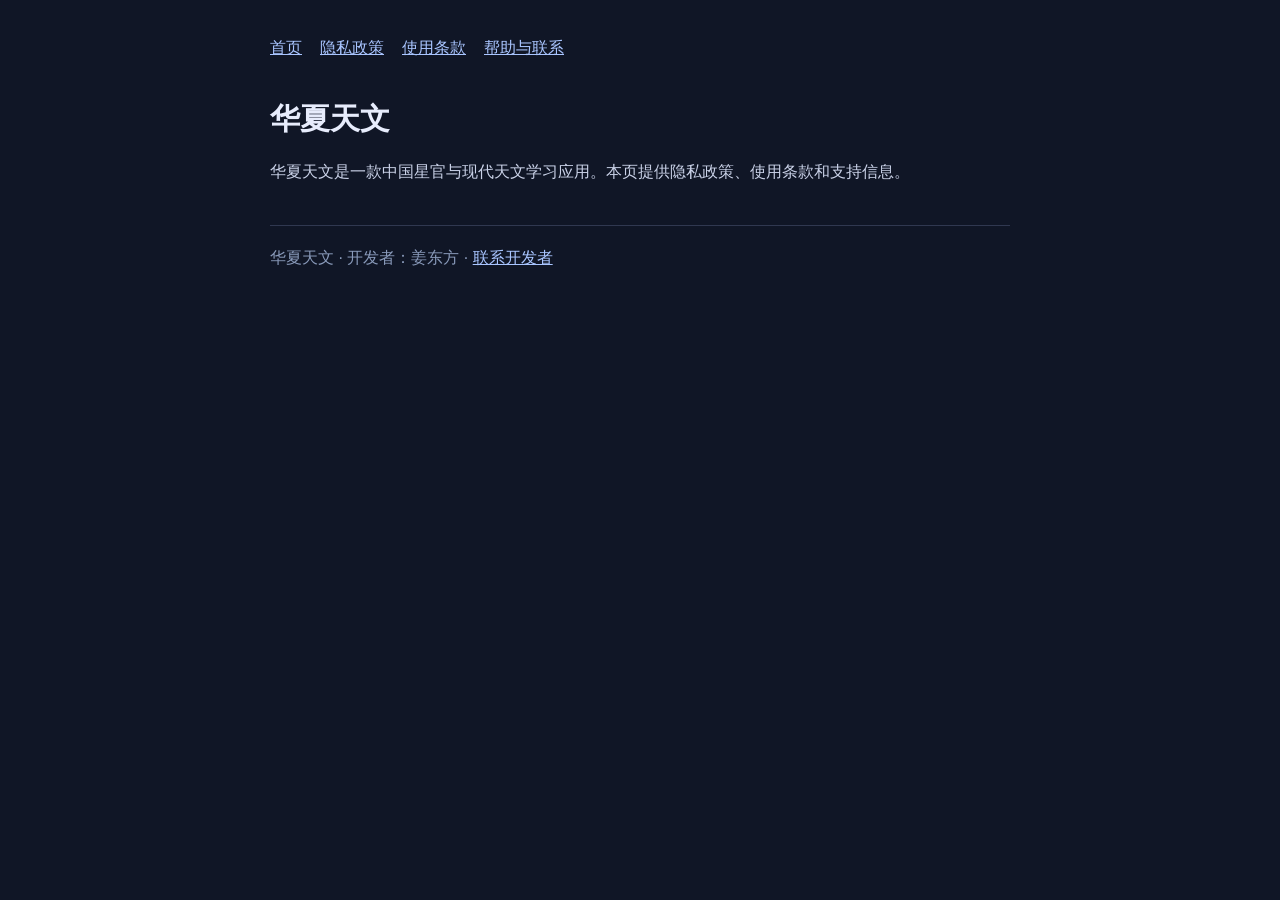
==== index.html @ 9bc517d9 "Add public privacy, support, and terms pages" ====
<!DOCTYPE html>
<html lang="zh-CN"><head><meta charset="utf-8"><meta name="viewport" content="width=device-width,initial-scale=1"><title>华夏天文｜华夏天文</title><style>:root{color-scheme:dark}body{margin:0;background:#101626;color:#e7ecfc;font:16px/1.8 -apple-system,BlinkMacSystemFont,"PingFang SC","Microsoft Yahei",sans-serif}main{max-width:740px;margin:auto;padding:34px 24px 68px}nav{display:flex;gap:18px;flex-wrap:wrap}a{color:#a9c5ff}h1{font-size:30px;line-height:1.3;margin:36px 0 20px}h2{font-size:17px;margin:28px 0 7px}p{color:#cad2e8;margin:3px 0 12px}small{color:#8f9ebf}footer{border-top:1px solid #303850;padding-top:18px;margin-top:38px;color:#899aba}</style></head><body><main><nav><a href="index.html">首页</a><a href="privacy.html">隐私政策</a><a href="terms.html">使用条款</a><a href="support.html">帮助与联系</a></nav><h1>华夏天文</h1><p>华夏天文是一款中国星官与现代天文学习应用。本页提供隐私政策、使用条款和支持信息。</p><footer>华夏天文 · 开发者：姜东方 · <a href="mailto:mingwentaiii@gmail.com">联系开发者</a></footer></main></body></html>
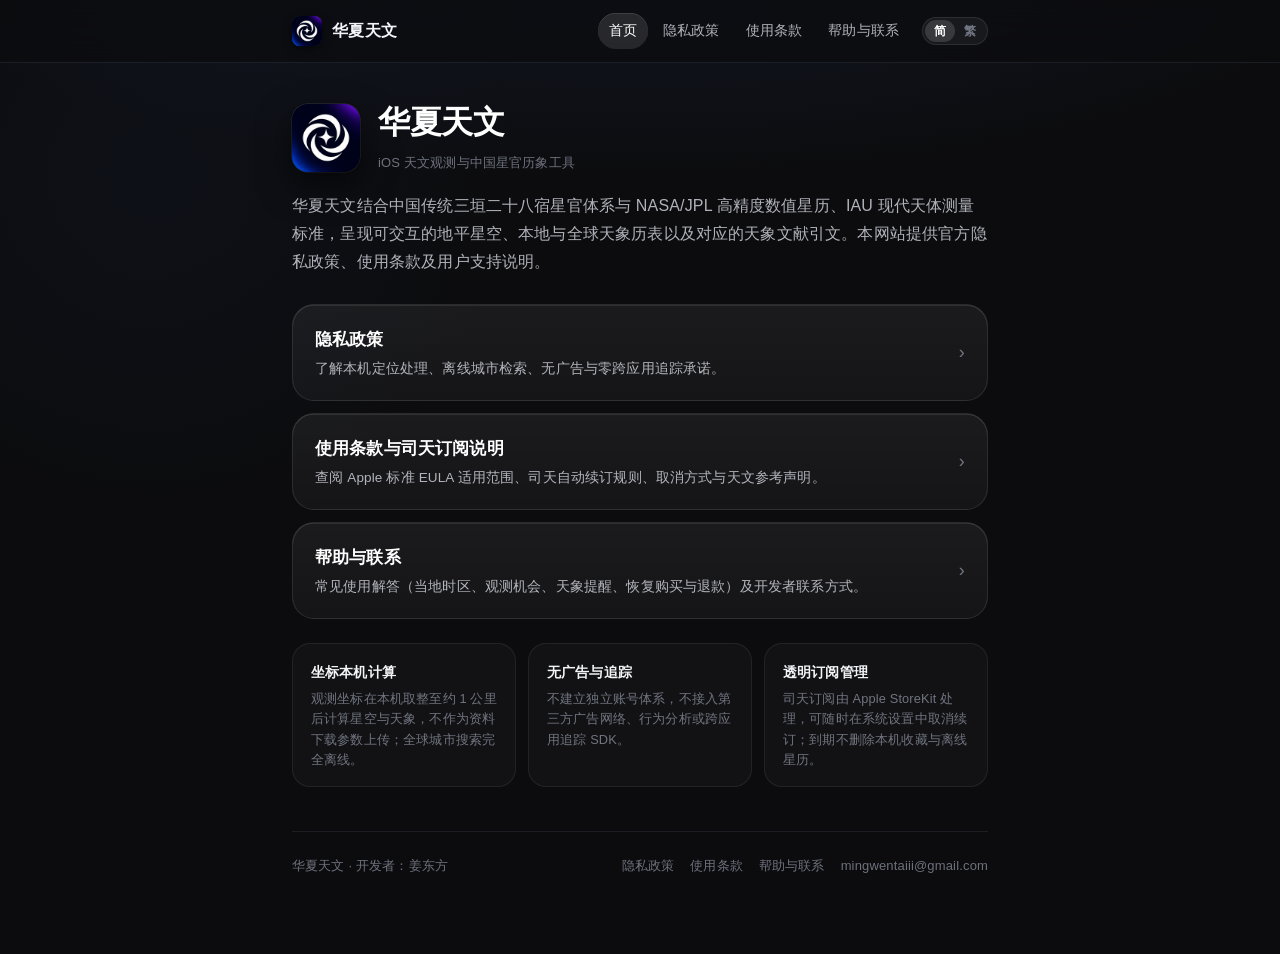
==== commit 0d610e69: "Upgrade official legal and support pages with Liquid Glass UI, bilingual toggle, and App Store 3.1.2" ====
--- a/index.html
+++ b/index.html
@@ -1,2 +1,101 @@
 <!DOCTYPE html>
-<html lang="zh-CN"><head><meta charset="utf-8"><meta name="viewport" content="width=device-width,initial-scale=1"><title>华夏天文｜华夏天文</title><style>:root{color-scheme:dark}body{margin:0;background:#101626;color:#e7ecfc;font:16px/1.8 -apple-system,BlinkMacSystemFont,"PingFang SC","Microsoft Yahei",sans-serif}main{max-width:740px;margin:auto;padding:34px 24px 68px}nav{display:flex;gap:18px;flex-wrap:wrap}a{color:#a9c5ff}h1{font-size:30px;line-height:1.3;margin:36px 0 20px}h2{font-size:17px;margin:28px 0 7px}p{color:#cad2e8;margin:3px 0 12px}small{color:#8f9ebf}footer{border-top:1px solid #303850;padding-top:18px;margin-top:38px;color:#899aba}</style></head><body><main><nav><a href="index.html">首页</a><a href="privacy.html">隐私政策</a><a href="terms.html">使用条款</a><a href="support.html">帮助与联系</a></nav><h1>华夏天文</h1><p>华夏天文是一款中国星官与现代天文学习应用。本页提供隐私政策、使用条款和支持信息。</p><footer>华夏天文 · 开发者：姜东方 · <a href="mailto:mingwentaiii@gmail.com">联系开发者</a></footer></main></body></html>
+<html lang="zh-CN">
+<head>
+  <meta charset="utf-8">
+  <meta name="viewport" content="width=device-width, initial-scale=1">
+  <title>华夏天文｜官方支持与法律声明</title>
+  <meta name="huaxia-title-hans" content="华夏天文｜官方支持与法律声明">
+  <meta name="huaxia-title-hant" content="華夏天文｜官方支援與法律聲明">
+  <meta name="description" content="华夏天文（Huaxia Astronomy）官方隐私政策、使用条款、司天订阅规则及用户支持信息。结合中国传统星官体系与现代高精度天文星历的观天与天象应用。">
+  <link rel="icon" type="image/png" href="assets/favicon-64.png">
+  <link rel="apple-touch-icon" href="assets/icon-180.png">
+  <link rel="stylesheet" href="style.css">
+  <script src="site.js" defer></script>
+</head>
+<body>
+  <header class="site-header">
+    <div class="header-inner">
+      <a id="nav-brand" class="brand-link" href="index.html">
+        <img class="brand-icon" src="assets/icon-180.png" width="30" height="30" alt="华夏天文">
+        <span data-hant="華夏天文">华夏天文</span>
+      </a>
+      <div class="header-controls">
+        <nav class="site-nav" aria-label="主导航">
+          <a id="nav-home" href="index.html" aria-current="page" data-hant="首頁">首页</a>
+          <a id="nav-privacy" href="privacy.html" data-hant="隱私政策">隐私政策</a>
+          <a id="nav-terms" href="terms.html" data-hant="使用條款">使用条款</a>
+          <a id="nav-support" href="support.html" data-hant="幫助與聯繫">帮助与联系</a>
+        </nav>
+        <div class="lang-switch" role="group" aria-label="语言切换">
+          <button id="lang-hans" type="button" class="lang-btn" data-set-lang="zh-Hans" aria-pressed="true">简</button>
+          <button id="lang-hant" type="button" class="lang-btn" data-set-lang="zh-Hant" aria-pressed="false">繁</button>
+        </div>
+      </div>
+    </div>
+  </header>
+
+  <main class="page-main">
+    <section class="page-hero">
+      <div class="hero-brand-lockup">
+        <img class="hero-app-icon" src="assets/icon-180.png" width="68" height="68" alt="华夏天文应用图标">
+        <div>
+          <h1 class="page-title" data-hant="華夏天文">华夏天文</h1>
+          <p class="page-meta" data-hant="iOS 天文觀測與中國星官曆象工具">iOS 天文观测与中国星官历象工具</p>
+        </div>
+      </div>
+      <p class="page-lead" data-hant="華夏天文結合中國傳統三垣二十八宿星官體系與 NASA/JPL 高精度數值星曆、IAU 現代天體測量標準，呈現可交互的地平星空、本地與全球天象曆表以及對應的天象文獻引文。本網站提供官方隱私政策、使用條款及用戶支援說明。">华夏天文结合中国传统三垣二十八宿星官体系与 NASA/JPL 高精度数值星历、IAU 现代天体测量标准，呈现可交互的地平星空、本地与全球天象历表以及对应的天象文献引文。本网站提供官方隐私政策、使用条款及用户支持说明。</p>
+    </section>
+
+    <div class="portal-grid">
+      <a id="card-privacy" class="portal-link" href="privacy.html">
+        <span>
+          <span class="portal-link-title" data-hant="隱私政策">隐私政策</span>
+          <span class="portal-link-desc" data-hant="了解本機定位處理、離線城市檢索、無廣告與零跨應用追蹤承諾。">了解本机定位处理、离线城市检索、无广告与零跨应用追踪承诺。</span>
+        </span>
+        <span class="portal-chevron" aria-hidden="true">›</span>
+      </a>
+
+      <a id="card-terms" class="portal-link" href="terms.html">
+        <span>
+          <span class="portal-link-title" data-hant="使用條款與司天訂閱說明">使用条款与司天订阅说明</span>
+          <span class="portal-link-desc" data-hant="查閱 Apple 標準 EULA 適用範圍、司天自動續訂規則、取消方式與天文參考聲明。">查阅 Apple 标准 EULA 适用范围、司天自动续订规则、取消方式与天文参考声明。</span>
+        </span>
+        <span class="portal-chevron" aria-hidden="true">›</span>
+      </a>
+
+      <a id="card-support" class="portal-link" href="support.html">
+        <span>
+          <span class="portal-link-title" data-hant="幫助與聯繫">帮助与联系</span>
+          <span class="portal-link-desc" data-hant="常見使用解答（當地時區、觀測機會、天象提醒、恢復購買與退款）及開發者聯絡方式。">常见使用解答（当地时区、观测机会、天象提醒、恢复购买与退款）及开发者联系方式。</span>
+        </span>
+        <span class="portal-chevron" aria-hidden="true">›</span>
+      </a>
+    </div>
+
+    <section class="principles-list" aria-label="产品承诺">
+      <div class="principle-item">
+        <h2 class="principle-title" data-hant="座標本機計算">坐标本机计算</h2>
+        <p class="principle-body" data-hant="觀測座標在本機取整至約 1 公里後計算星空與天象，不作為資料下載參數上傳；全球城市搜尋完全離線。">观测坐标在本机取整至约 1 公里后计算星空与天象，不作为资料下载参数上传；全球城市搜索完全离线。</p>
+      </div>
+      <div class="principle-item">
+        <h2 class="principle-title" data-hant="無廣告與追蹤">无广告与追踪</h2>
+        <p class="principle-body" data-hant="不建立獨立帳號體系，不接入第三方廣告網絡、行為分析或跨應用追蹤 SDK。">不建立独立账号体系，不接入第三方广告网络、行为分析或跨应用追踪 SDK。</p>
+      </div>
+      <div class="principle-item">
+        <h2 class="principle-title" data-hant="透明訂閱管理">透明订阅管理</h2>
+        <p class="principle-body" data-hant="司天訂閱由 Apple StoreKit 處理，可隨時在系統設定中取消續訂；到期不刪除本機收藏與離線星曆。">司天订阅由 Apple StoreKit 处理，可随时在系统设置中取消续订；到期不删除本机收藏与离线星历。</p>
+      </div>
+    </section>
+
+    <footer class="site-footer">
+      <span data-hant="華夏天文 · 開發者：姜東方">华夏天文 · 开发者：姜东方</span>
+      <div class="footer-links">
+        <a href="privacy.html" data-hant="隱私政策">隐私政策</a>
+        <a href="terms.html" data-hant="使用條款">使用条款</a>
+        <a href="support.html" data-hant="幫助與聯繫">帮助与联系</a>
+        <a id="footer-email" href="mailto:mingwentaiii@gmail.com">mingwentaiii@gmail.com</a>
+      </div>
+    </footer>
+  </main>
+</body>
+</html>
--- a/style.css
+++ b/style.css
@@ -0,0 +1,571 @@
+:root {
+  color-scheme: dark;
+  --bg-canvas: #0c0c0e;
+  --bg-elevated: rgba(255, 255, 255, 0.048);
+  --bg-elevated-hover: rgba(255, 255, 255, 0.078);
+  --bg-subtle: rgba(255, 255, 255, 0.028);
+  --border-glass: rgba(255, 255, 255, 0.09);
+  --border-highlight: rgba(255, 255, 255, 0.18);
+  --separator: rgba(200, 215, 255, 0.085);
+  --text-primary: #f2f4f8;
+  --text-secondary: rgba(233, 236, 245, 0.74);
+  --text-muted: rgba(205, 214, 235, 0.50);
+  --accent-blue: #7ab0ff;
+  --accent-blue-soft: rgba(72, 120, 240, 0.18);
+  --accent-jade: #34c38f;
+  --radius-card: 22px;
+  --radius-sm: 13px;
+  --gutter: 22px;
+  --max-width: 740px;
+}
+
+*,
+*::before,
+*::after {
+  box-sizing: border-box;
+}
+
+html {
+  background-color: var(--bg-canvas);
+  -webkit-text-size-adjust: 100%;
+  scroll-behavior: smooth;
+}
+
+body {
+  margin: 0;
+  min-height: 100vh;
+  background-color: var(--bg-canvas);
+  background-image:
+    radial-gradient(ellipse 90% 420px at 50% -120px, rgba(62, 102, 190, 0.16), transparent 72%),
+    radial-gradient(circle 520px at 12% 18%, rgba(45, 88, 175, 0.06), transparent 70%);
+  background-repeat: no-repeat;
+  color: var(--text-primary);
+  font-family: -apple-system, BlinkMacSystemFont, "SF Pro Text", "PingFang SC", "PingFang TC",
+    "Hiragino Sans GB", "Noto Sans CJK SC", "Microsoft YaHei", sans-serif;
+  font-size: 15.5px;
+  line-height: 1.78;
+  letter-spacing: 0.01em;
+  -webkit-font-smoothing: antialiased;
+  text-rendering: optimizeLegibility;
+}
+
+a {
+  color: var(--accent-blue);
+  text-decoration: none;
+  transition: color 0.18s ease, opacity 0.18s ease;
+}
+
+a:hover {
+  color: #a6cbff;
+  text-decoration: underline;
+  text-underline-offset: 3px;
+}
+
+a:focus-visible,
+button:focus-visible,
+summary:focus-visible {
+  outline: 2px solid var(--accent-blue);
+  outline-offset: 3px;
+  border-radius: 6px;
+}
+
+/* Header & Navigation */
+.site-header {
+  position: sticky;
+  top: 0;
+  z-index: 20;
+  backdrop-filter: saturate(180%) blur(22px);
+  -webkit-backdrop-filter: saturate(180%) blur(22px);
+  background: rgba(12, 12, 14, 0.76);
+  border-bottom: 0.5px solid var(--separator);
+}
+
+.header-inner {
+  max-width: var(--max-width);
+  margin: 0 auto;
+  padding: 13px var(--gutter);
+  display: flex;
+  align-items: center;
+  justify-content: space-between;
+  gap: 14px;
+  flex-wrap: wrap;
+}
+
+.brand-link {
+  display: inline-flex;
+  align-items: center;
+  gap: 10px;
+  color: var(--text-primary);
+  font-weight: 600;
+  font-size: 16px;
+  letter-spacing: 0.02em;
+}
+
+.brand-link:hover {
+  color: #ffffff;
+  text-decoration: none;
+}
+
+.brand-icon {
+  width: 30px;
+  height: 30px;
+  border-radius: 7.5px;
+  box-shadow: 0 2px 10px rgba(0, 0, 0, 0.45), inset 0 0 0 0.5px rgba(255, 255, 255, 0.18);
+  flex-shrink: 0;
+}
+
+.header-controls {
+  display: flex;
+  align-items: center;
+  gap: 12px;
+  flex-wrap: wrap;
+}
+
+.site-nav {
+  display: flex;
+  align-items: center;
+  gap: 4px;
+  flex-wrap: wrap;
+}
+
+.site-nav a {
+  color: var(--text-secondary);
+  font-size: 13.5px;
+  font-weight: 500;
+  padding: 6px 11px;
+  border-radius: 999px;
+  transition: background-color 0.18s ease, color 0.18s ease;
+}
+
+.site-nav a:hover {
+  color: var(--text-primary);
+  background: rgba(255, 255, 255, 0.06);
+  text-decoration: none;
+}
+
+.site-nav a[aria-current="page"] {
+  color: #ffffff;
+  background: rgba(255, 255, 255, 0.11);
+  box-shadow: inset 0 0.5px 0 rgba(255, 255, 255, 0.22);
+}
+
+.lang-switch {
+  display: inline-flex;
+  align-items: center;
+  padding: 2px;
+  border-radius: 999px;
+  background: rgba(255, 255, 255, 0.055);
+  border: 0.5px solid var(--border-glass);
+}
+
+.lang-btn {
+  appearance: none;
+  border: 0;
+  background: transparent;
+  color: var(--text-muted);
+  font: inherit;
+  font-size: 12px;
+  font-weight: 600;
+  line-height: 1;
+  padding: 5px 9px;
+  border-radius: 999px;
+  cursor: pointer;
+}
+
+html.lang-ready .lang-btn {
+  transition: background-color 0.18s ease, color 0.18s ease;
+}
+
+.lang-btn:hover {
+  color: var(--text-primary);
+}
+
+.lang-btn[aria-pressed="true"] {
+  background: rgba(255, 255, 255, 0.14);
+  color: #ffffff;
+}
+
+/* Main container */
+.page-main {
+  max-width: var(--max-width);
+  margin: 0 auto;
+  padding: 40px var(--gutter) 76px;
+}
+
+/* Hero */
+.page-hero {
+  margin-bottom: 28px;
+}
+
+.hero-brand-lockup {
+  display: flex;
+  align-items: center;
+  gap: 18px;
+  margin-bottom: 18px;
+}
+
+.hero-app-icon {
+  width: 68px;
+  height: 68px;
+  border-radius: 16px;
+  box-shadow:
+    0 14px 34px rgba(0, 0, 0, 0.55),
+    0 0 0 0.5px rgba(255, 255, 255, 0.16);
+  flex-shrink: 0;
+}
+
+.page-title {
+  font-size: clamp(26px, 4.5vw, 32px);
+  font-weight: 700;
+  line-height: 1.24;
+  letter-spacing: -0.015em;
+  margin: 0 0 8px;
+  color: #ffffff;
+}
+
+.page-meta {
+  margin: 0;
+  font-size: 13px;
+  color: var(--text-muted);
+  font-variant-numeric: tabular-nums;
+}
+
+.page-lead {
+  margin: 12px 0 0;
+  font-size: 16px;
+  line-height: 1.75;
+  color: var(--text-secondary);
+}
+
+/* Liquid Glass Cards */
+.glass-card {
+  background: linear-gradient(180deg, rgba(255, 255, 255, 0.062) 0%, rgba(255, 255, 255, 0.038) 100%);
+  border: 0.5px solid var(--border-glass);
+  box-shadow:
+    inset 0 0.5px 0 var(--border-highlight),
+    0 10px 28px rgba(0, 0, 0, 0.24);
+  border-radius: var(--radius-card);
+  padding: 20px 22px;
+}
+
+.card-stack {
+  display: flex;
+  flex-direction: column;
+  gap: 14px;
+}
+
+.section-card h2 {
+  font-size: 16.5px;
+  font-weight: 600;
+  line-height: 1.4;
+  margin: 0 0 8px;
+  color: #ffffff;
+}
+
+.section-card p {
+  margin: 0 0 10px;
+  color: var(--text-secondary);
+  font-size: 14.5px;
+}
+
+.section-card p:last-child,
+.section-card ul:last-child {
+  margin-bottom: 0;
+}
+
+.section-card ul {
+  margin: 8px 0 10px;
+  padding-left: 19px;
+  color: var(--text-secondary);
+  font-size: 14.5px;
+}
+
+.section-card li {
+  margin-bottom: 6px;
+}
+
+.section-card li:last-child {
+  margin-bottom: 0;
+}
+
+.section-card strong {
+  color: var(--text-primary);
+  font-weight: 600;
+}
+
+/* Home directory links */
+.portal-grid {
+  display: grid;
+  grid-template-columns: 1fr;
+  gap: 12px;
+  margin-top: 24px;
+}
+
+.portal-link {
+  display: flex;
+  align-items: center;
+  justify-content: space-between;
+  gap: 16px;
+  padding: 20px 22px;
+  border-radius: var(--radius-card);
+  background: linear-gradient(180deg, rgba(255, 255, 255, 0.064) 0%, rgba(255, 255, 255, 0.038) 100%);
+  border: 0.5px solid var(--border-glass);
+  box-shadow: inset 0 0.5px 0 var(--border-highlight);
+  color: var(--text-primary);
+  transition: transform 0.18s ease, background-color 0.18s ease, border-color 0.18s ease;
+}
+
+.portal-link:hover {
+  background: var(--bg-elevated-hover);
+  border-color: rgba(255, 255, 255, 0.18);
+  transform: translateY(-1px);
+  text-decoration: none;
+  color: #ffffff;
+}
+
+.portal-link-title {
+  display: block;
+  font-size: 16.5px;
+  font-weight: 600;
+  margin-bottom: 4px;
+  color: #ffffff;
+}
+
+.portal-link-desc {
+  display: block;
+  font-size: 13.5px;
+  color: var(--text-secondary);
+  line-height: 1.6;
+}
+
+.portal-chevron {
+  color: var(--text-muted);
+  font-size: 18px;
+  line-height: 1;
+  flex-shrink: 0;
+  transition: transform 0.18s ease, color 0.18s ease;
+}
+
+.portal-link:hover .portal-chevron {
+  transform: translateX(2px);
+  color: var(--text-primary);
+}
+
+/* Principles strip on Home */
+.principles-list {
+  display: grid;
+  grid-template-columns: repeat(3, 1fr);
+  gap: 12px;
+  margin-top: 24px;
+}
+
+.principle-item {
+  padding: 16px 18px;
+  border-radius: 18px;
+  background: var(--bg-subtle);
+  border: 0.5px solid var(--separator);
+}
+
+.principle-title {
+  font-size: 14px;
+  font-weight: 600;
+  color: var(--text-primary);
+  margin: 0 0 4px;
+}
+
+.principle-body {
+  font-size: 12.8px;
+  line-height: 1.6;
+  color: var(--text-muted);
+  margin: 0;
+}
+
+/* Contact action bar */
+.action-row {
+  display: flex;
+  flex-wrap: wrap;
+  gap: 10px;
+  margin-top: 14px;
+}
+
+.btn-primary,
+.btn-secondary {
+  display: inline-flex;
+  align-items: center;
+  justify-content: center;
+  gap: 8px;
+  min-height: 42px;
+  padding: 9px 18px;
+  border-radius: var(--radius-sm);
+  font: inherit;
+  font-size: 14px;
+  font-weight: 600;
+  cursor: pointer;
+  transition: opacity 0.18s ease, background-color 0.18s ease, border-color 0.18s ease;
+}
+
+.btn-primary {
+  background: #4878f0;
+  color: #ffffff;
+  border: 0;
+  box-shadow: inset 0 0.5px 0 rgba(255, 255, 255, 0.28);
+}
+
+.btn-primary:hover {
+  background: #5885f5;
+  color: #ffffff;
+  text-decoration: none;
+}
+
+.btn-secondary {
+  background: rgba(255, 255, 255, 0.06);
+  color: var(--text-primary);
+  border: 0.5px solid var(--border-glass);
+}
+
+.btn-secondary:hover {
+  background: rgba(255, 255, 255, 0.11);
+  color: #ffffff;
+  text-decoration: none;
+}
+
+/* Grouped FAQ list */
+.faq-group {
+  background: linear-gradient(180deg, rgba(255, 255, 255, 0.058) 0%, rgba(255, 255, 255, 0.034) 100%);
+  border: 0.5px solid var(--border-glass);
+  box-shadow: inset 0 0.5px 0 var(--border-highlight);
+  border-radius: var(--radius-card);
+  overflow: hidden;
+}
+
+.faq-item {
+  padding: 18px 22px;
+  border-bottom: 0.5px solid var(--separator);
+}
+
+.faq-item:last-child {
+  border-bottom: 0;
+}
+
+.faq-item h2 {
+  font-size: 15.5px;
+  font-weight: 600;
+  color: #ffffff;
+  margin: 0 0 6px;
+}
+
+.faq-item p {
+  margin: 0;
+  font-size: 14px;
+  color: var(--text-secondary);
+}
+
+.faq-item p + p {
+  margin-top: 8px;
+}
+
+/* Footer */
+.site-footer {
+  margin-top: 44px;
+  padding-top: 22px;
+  border-top: 0.5px solid var(--separator);
+  display: flex;
+  align-items: center;
+  justify-content: space-between;
+  gap: 12px;
+  flex-wrap: wrap;
+  font-size: 13px;
+  color: var(--text-muted);
+}
+
+.footer-links {
+  display: flex;
+  gap: 16px;
+  flex-wrap: wrap;
+}
+
+.footer-links a {
+  color: var(--text-muted);
+}
+
+.footer-links a:hover {
+  color: var(--text-primary);
+}
+
+@media (max-width: 640px) {
+  .header-inner {
+    padding: 11px 16px;
+  }
+
+  .page-main {
+    padding: 28px 16px 60px;
+  }
+
+  .glass-card,
+  .portal-link,
+  .faq-item {
+    padding: 17px 18px;
+  }
+
+  .principles-list {
+    grid-template-columns: 1fr;
+  }
+
+  .hero-app-icon {
+    width: 58px;
+    height: 58px;
+    border-radius: 14px;
+  }
+}
+
+@media (prefers-reduced-motion: reduce) {
+  html {
+    scroll-behavior: auto;
+  }
+  *,
+  *::before,
+  *::after {
+    transition: none !important;
+  }
+}
+
+@media print {
+  :root {
+    color-scheme: light;
+  }
+  body {
+    background: #ffffff;
+    color: #111111;
+    font-size: 12pt;
+  }
+  .site-header,
+  .lang-switch,
+  .action-row button {
+    display: none !important;
+  }
+  .glass-card,
+  .faq-group,
+  .principle-item,
+  .portal-link {
+    background: #ffffff;
+    border: 1px solid #d0d5dd;
+    box-shadow: none;
+    color: #111111;
+  }
+  .page-title,
+  .section-card h2,
+  .faq-item h2,
+  .section-card strong {
+    color: #000000;
+  }
+  .page-lead,
+  .section-card p,
+  .section-card ul,
+  .faq-item p {
+    color: #222222;
+  }
+  a {
+    color: #0b57d0;
+    text-decoration: underline;
+  }
+}
